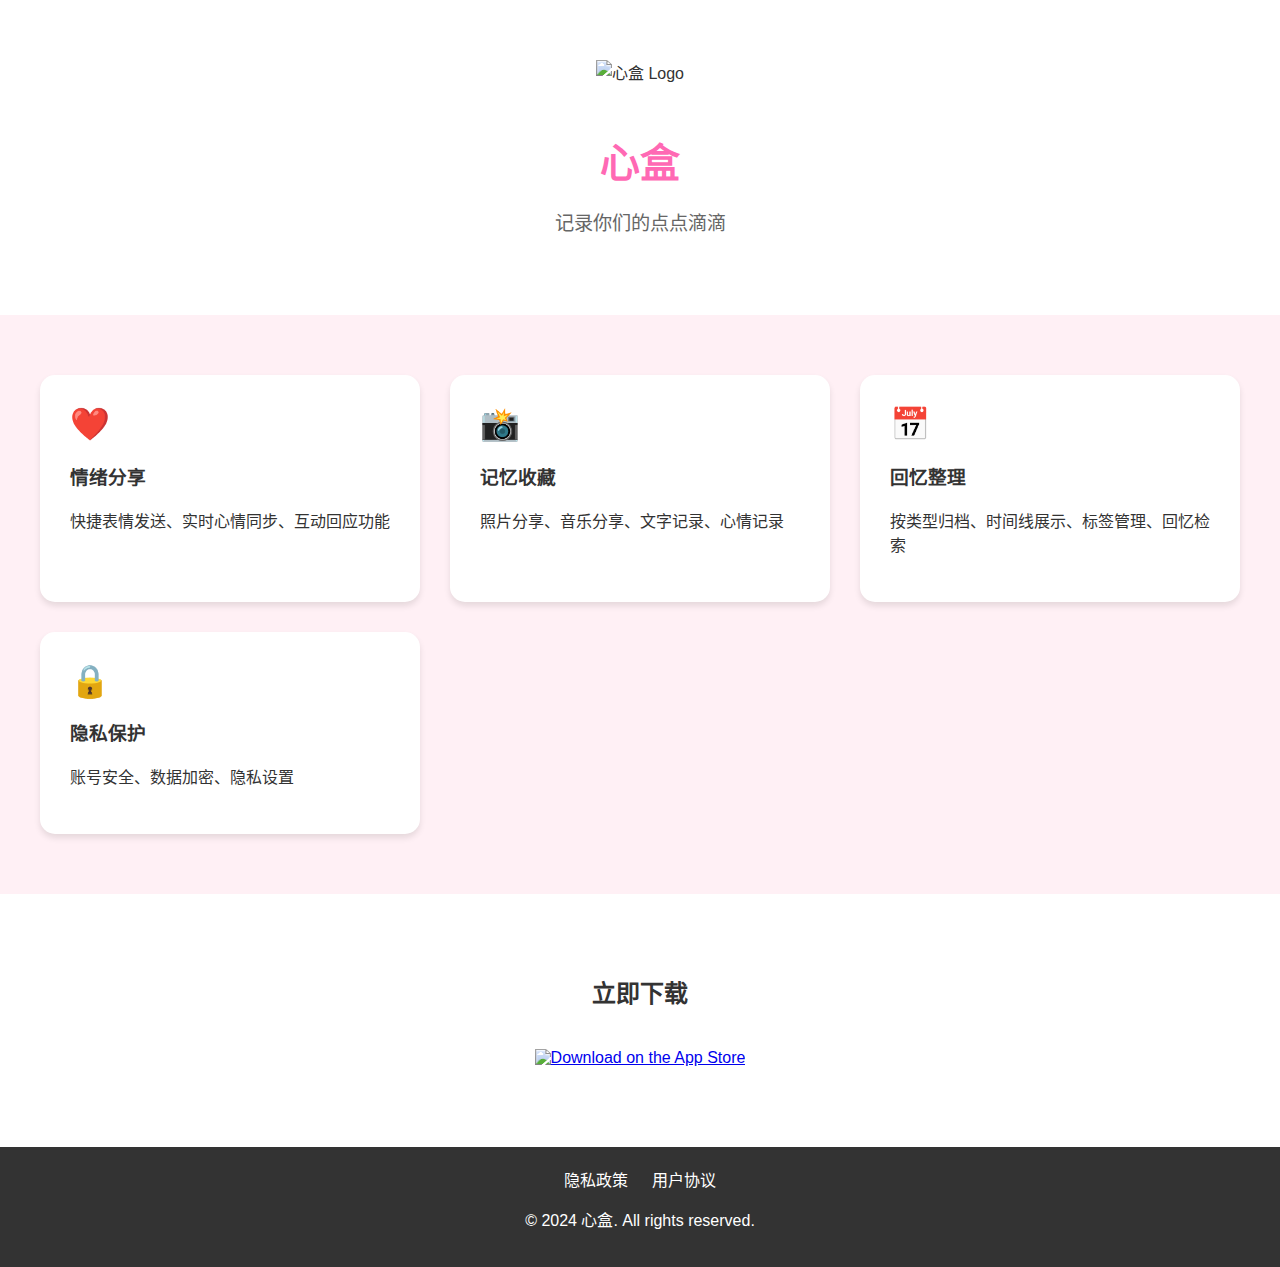
==== index.html @ df5eeb2b "initial website setup" ====
<!DOCTYPE html>
<html lang="zh-CN">
<head>
    <meta charset="UTF-8">
    <meta name="viewport" content="width=device-width, initial-scale=1.0">
    <title>心盒 - 情侣专属记忆分享</title>
    <style>
        :root {
            --primary-color: #FF69B4;
            --text-color: #333;
            --bg-color: #FFF0F5;
        }
        
        body {
            font-family: -apple-system, BlinkMacSystemFont, "Segoe UI", Roboto, sans-serif;
            margin: 0;
            padding: 0;
            background-color: var(--bg-color);
            color: var(--text-color);
        }
        
        .header {
            text-align: center;
            padding: 60px 20px;
            background-color: white;
        }
        
        .logo {
            width: 120px;
            height: 120px;
            margin-bottom: 20px;
        }
        
        .title {
            font-size: 2.5em;
            color: var(--primary-color);
            margin-bottom: 10px;
        }
        
        .subtitle {
            font-size: 1.2em;
            color: #666;
        }
        
        .features {
            max-width: 1200px;
            margin: 40px auto;
            padding: 20px;
            display: grid;
            grid-template-columns: repeat(auto-fit, minmax(280px, 1fr));
            gap: 30px;
        }
        
        .feature-card {
            background: white;
            padding: 30px;
            border-radius: 15px;
            box-shadow: 0 4px 6px rgba(0,0,0,0.1);
        }
        
        .feature-icon {
            font-size: 2em;
            color: var(--primary-color);
            margin-bottom: 15px;
        }
        
        .download-section {
            text-align: center;
            padding: 60px 20px;
            background: white;
        }
        
        .app-store-button {
            display: inline-block;
            margin: 20px;
        }
        
        .app-store-button img {
            height: 50px;
        }
        
        .footer {
            text-align: center;
            padding: 20px;
            background: #333;
            color: white;
        }
        
        .footer a {
            color: white;
            text-decoration: none;
            margin: 0 10px;
        }
    </style>
</head>
<body>
    <div class="header">
        <img src="logo.png" alt="心盒 Logo" class="logo">
        <h1 class="title">心盒</h1>
        <p class="subtitle">记录你们的点点滴滴</p>
    </div>

    <div class="features">
        <div class="feature-card">
            <div class="feature-icon">❤️</div>
            <h3>情绪分享</h3>
            <p>快捷表情发送、实时心情同步、互动回应功能</p>
        </div>
        
        <div class="feature-card">
            <div class="feature-icon">📸</div>
            <h3>记忆收藏</h3>
            <p>照片分享、音乐分享、文字记录、心情记录</p>
        </div>
        
        <div class="feature-card">
            <div class="feature-icon">📅</div>
            <h3>回忆整理</h3>
            <p>按类型归档、时间线展示、标签管理、回忆检索</p>
        </div>
        
        <div class="feature-card">
            <div class="feature-icon">🔒</div>
            <h3>隐私保护</h3>
            <p>账号安全、数据加密、隐私设置</p>
        </div>
    </div>

    <div class="download-section">
        <h2>立即下载</h2>
        <div class="app-store-button">
            <a href="https://apps.apple.com/app/心盒/id待定">
                <img src="app-store-badge.svg" alt="Download on the App Store">
            </a>
        </div>
    </div>

    <div class="footer">
        <a href="privacy.html">隐私政策</a>
        <a href="terms.html">用户协议</a>
        <p>© 2024 心盒. All rights reserved.</p>
    </div>
</body>
</html>
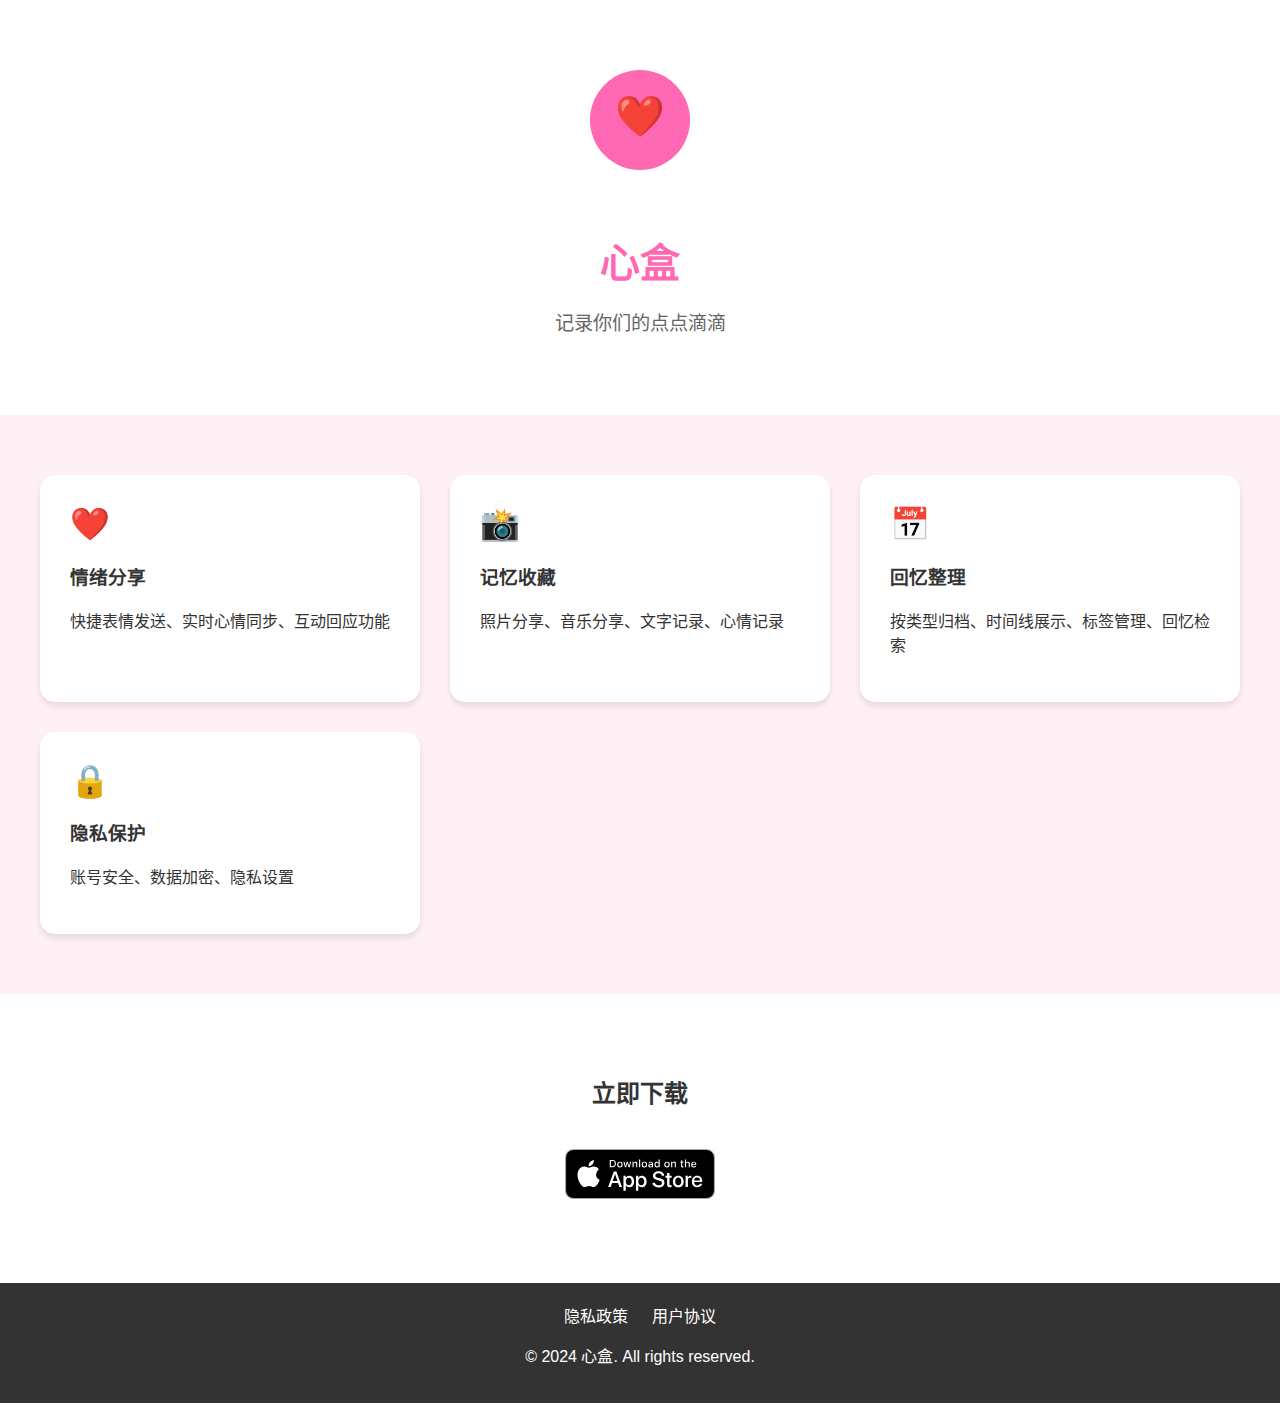
==== commit 613dc045: "Fix encoding issues and add required assets" ====
--- a/index.html
+++ b/index.html
@@ -95,7 +95,7 @@
 </head>
 <body>
     <div class="header">
-        <img src="logo.png" alt="心盒 Logo" class="logo">
+        <img src="assets/images/logo.svg" alt="心盒 Logo" class="logo">
         <h1 class="title">心盒</h1>
         <p class="subtitle">记录你们的点点滴滴</p>
     </div>
@@ -130,7 +130,7 @@
         <h2>立即下载</h2>
         <div class="app-store-button">
             <a href="https://apps.apple.com/app/心盒/id待定">
-                <img src="app-store-badge.svg" alt="Download on the App Store">
+                <img src="assets/images/app-store-badge.svg" alt="Download on the App Store">
             </a>
         </div>
     </div>
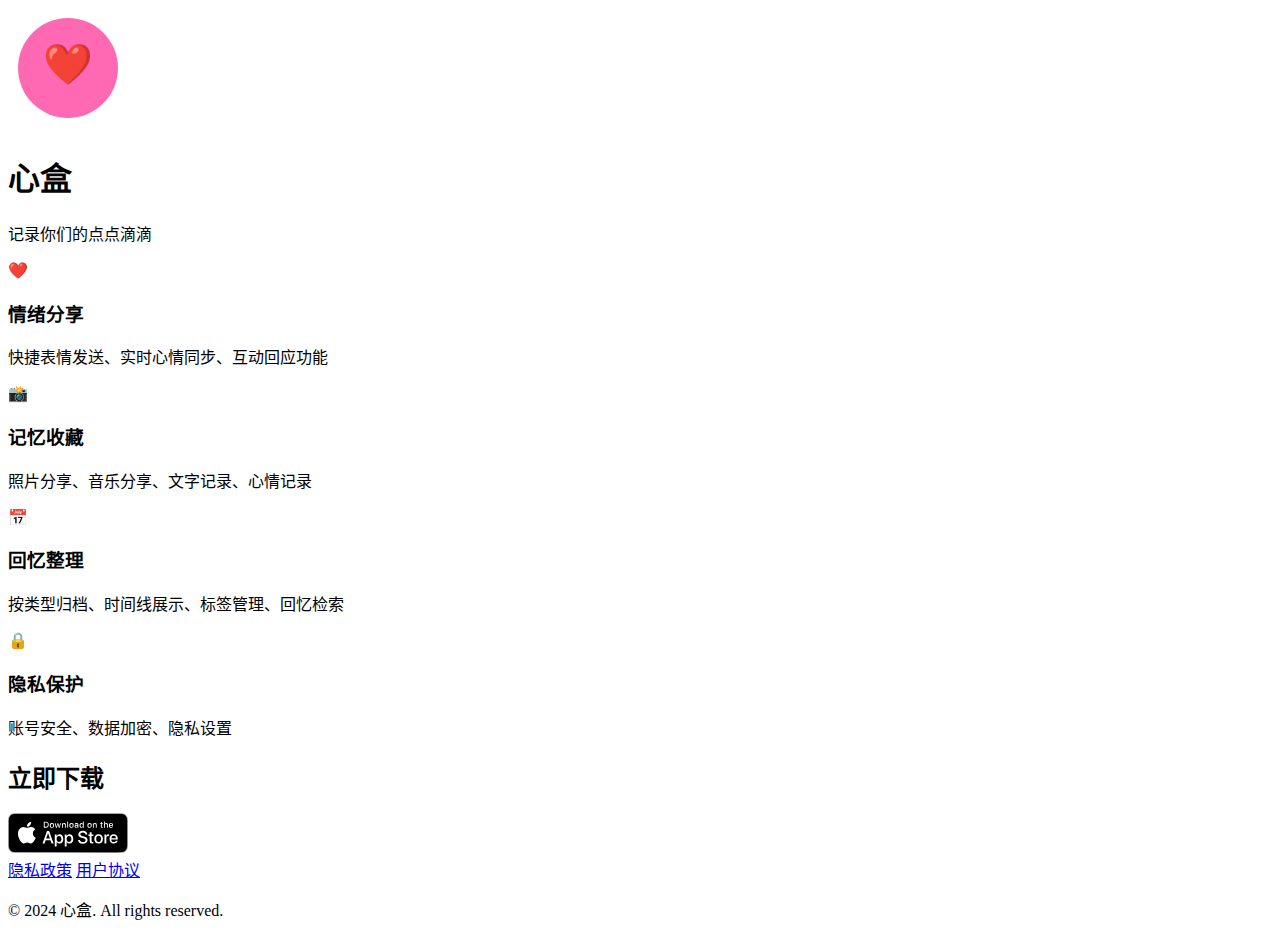
==== commit af61f150: "Fix CSS" ====
--- a/index.html
+++ b/index.html
@@ -4,94 +4,6 @@
     <meta charset="UTF-8">
     <meta name="viewport" content="width=device-width, initial-scale=1.0">
     <title>心盒 - 情侣专属记忆分享</title>
-    <style>
-        :root {
-            --primary-color: #FF69B4;
-            --text-color: #333;
-            --bg-color: #FFF0F5;
-        }
-        
-        body {
-            font-family: -apple-system, BlinkMacSystemFont, "Segoe UI", Roboto, sans-serif;
-            margin: 0;
-            padding: 0;
-            background-color: var(--bg-color);
-            color: var(--text-color);
-        }
-        
-        .header {
-            text-align: center;
-            padding: 60px 20px;
-            background-color: white;
-        }
-        
-        .logo {
-            width: 120px;
-            height: 120px;
-            margin-bottom: 20px;
-        }
-        
-        .title {
-            font-size: 2.5em;
-            color: var(--primary-color);
-            margin-bottom: 10px;
-        }
-        
-        .subtitle {
-            font-size: 1.2em;
-            color: #666;
-        }
-        
-        .features {
-            max-width: 1200px;
-            margin: 40px auto;
-            padding: 20px;
-            display: grid;
-            grid-template-columns: repeat(auto-fit, minmax(280px, 1fr));
-            gap: 30px;
-        }
-        
-        .feature-card {
-            background: white;
-            padding: 30px;
-            border-radius: 15px;
-            box-shadow: 0 4px 6px rgba(0,0,0,0.1);
-        }
-        
-        .feature-icon {
-            font-size: 2em;
-            color: var(--primary-color);
-            margin-bottom: 15px;
-        }
-        
-        .download-section {
-            text-align: center;
-            padding: 60px 20px;
-            background: white;
-        }
-        
-        .app-store-button {
-            display: inline-block;
-            margin: 20px;
-        }
-        
-        .app-store-button img {
-            height: 50px;
-        }
-        
-        .footer {
-            text-align: center;
-            padding: 20px;
-            background: #333;
-            color: white;
-        }
-        
-        .footer a {
-            color: white;
-            text-decoration: none;
-            margin: 0 10px;
-        }
-    </style>
 </head>
 <body>
     <div class="header">
